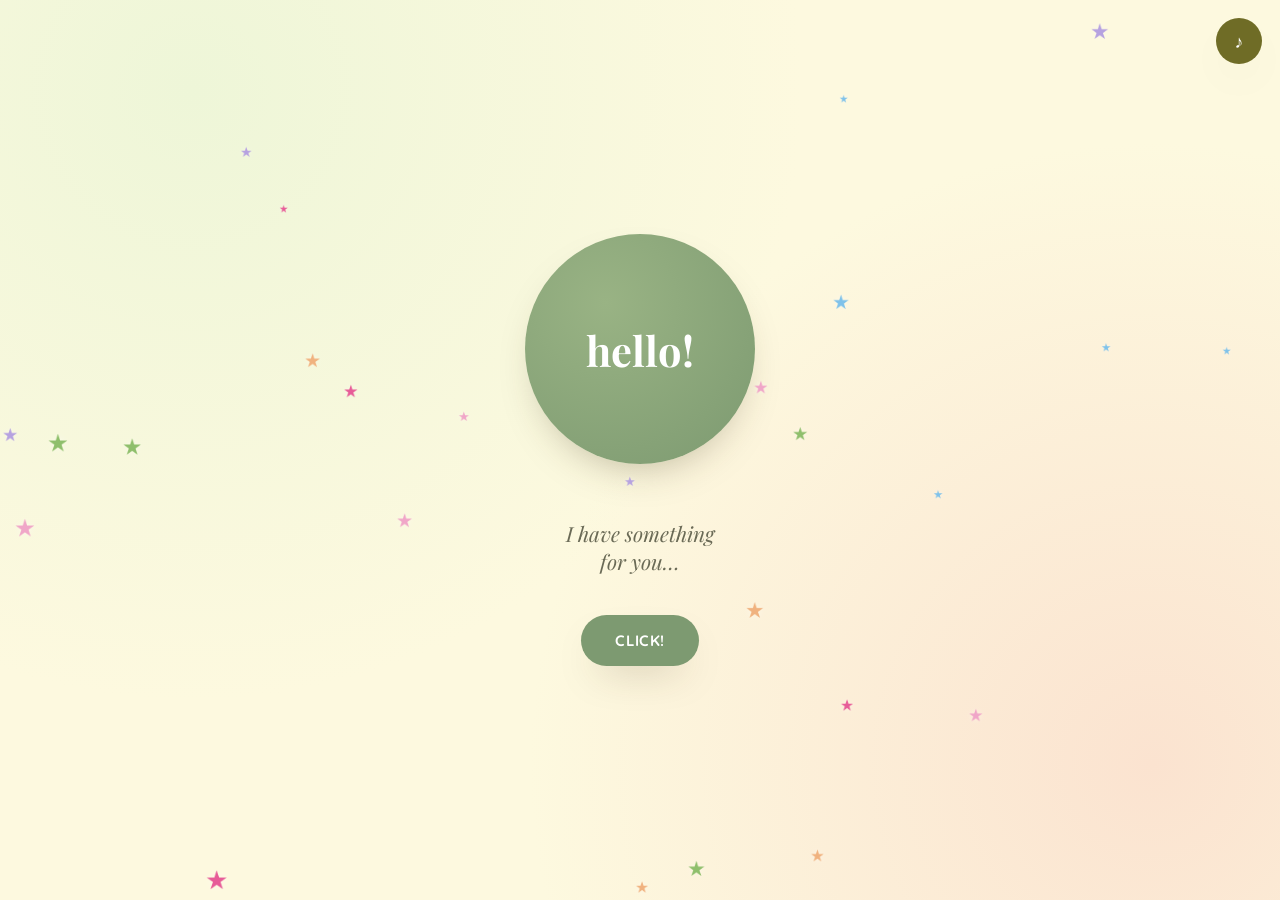
==== date-invite/index.html @ 86db38a9 "Add files via upload" ====
<!DOCTYPE html>
<html lang="id">
<head>
<meta charset="UTF-8">
<meta name="viewport" content="width=device-width, initial-scale=1.0">
<title>for you 🤍</title>
<link rel="icon" href="data:image/svg+xml,<svg xmlns=%22http://www.w3.org/2000/svg%22 viewBox=%220 0 100 100%22><text y=%22.9em%22 font-size=%2290%22>⭐</text></svg>">
<link rel="preconnect" href="https://fonts.googleapis.com">
<link rel="preconnect" href="https://fonts.gstatic.com" crossorigin>
<link href="https://fonts.googleapis.com/css2?family=Playfair+Display:ital,wght@0,500;0,600;0,700;1,500;1,600&family=Quicksand:wght@400;500;600;700&display=swap" rel="stylesheet">
<link rel="stylesheet" href="style.css">
</head>
<body>

<!-- floating star field, present on every screen -->
<div id="star-field" aria-hidden="true"></div>

<!-- floating music toggle -->
<button id="music-toggle" class="music-toggle" aria-label="Putar / jeda musik">
  <span class="music-icon">♪</span>
</button>
<audio id="bg-audio" loop preload="none">
  <source src="assets/song.mp3" type="audio/mpeg">
</audio>

<main id="app">

  <!-- 1 : HELLO -->
  <section class="screen active" id="screen-hello" data-bg="cream">
    <div class="hello-orb">
      <span id="hello-orb-text">hello!</span>
    </div>
    <p class="hello-sub">I have something<br>for you&hellip;</p>
    <button class="btn btn-sage" data-next="screen-ready">Click!</button>
  </section>

  <!-- 2 : READY FOR A DATE -->
  <section class="screen" id="screen-ready" data-bg="checker-yellow">
    <div class="scallop-frame">
      <div class="glass-card">
        <h1 class="serif-heading">Are you ready<br><em>for a date?</em></h1>
        <p class="card-sub" id="ready-sub">I promise it'll be something simple,<br>fun, and just for us.</p>
        <div class="btn-row">
          <button class="btn btn-ghost" id="no-btn">No</button>
          <button class="btn btn-olive" data-next="screen-place">Yes <span class="heart">♥</span></button>
        </div>
      </div>
    </div>
  </section>

  <!-- 3 : PLACE -->
  <section class="screen" id="screen-place" data-bg="stitch">
    <div class="stitch-frame">
      <h1 class="serif-heading small">What place do you like?</h1>
      <div class="option-list" id="place-list" data-type="radio" data-group="place"></div>
      <button class="btn btn-pink" id="place-next" disabled>Begin Journey <span class="arrow">→</span></button>
    </div>
  </section>

  <!-- 4 : NOODLE OR RICE -->
  <section class="screen" id="screen-food" data-bg="cream">
    <div class="pink-card">
      <div class="blob blob-pink"></div>
      <div class="blob blob-green"></div>
      <h1 class="serif-heading pink">Which do you like more?</h1>
      <p class="card-sub">You choose the food,<br>I'll take care of the rest.</p>
      <div class="vs-row">
        <button class="choice-box" id="choice-noodle" data-choice="Noodle">
          <span class="choice-emoji">🍜</span>
          <span class="choice-label">NOODLE</span>
        </button>
        <span class="or-pill">or</span>
        <button class="choice-box" id="choice-rice" data-choice="Rice">
          <span class="choice-emoji">🍚</span>
          <span class="choice-label">RICE</span>
        </button>
      </div>
    </div>
  </section>

  <!-- 5a : NOODLE SPOT -->
  <section class="screen" id="screen-noodle-spot" data-bg="wash">
    <h1 class="serif-heading center pink-text">You picked Noodle! <span>🍜</span></h1>
    <p class="pill-note">So&hellip; where should we have our noodles? ✨</p>
    <div class="spot-grid" id="noodle-spot-grid" data-type="spot" data-group="spot"></div>
  </section>

  <!-- 5b : RICE SPOT -->
  <section class="screen" id="screen-rice-spot" data-bg="wash">
    <div class="soft-card">
      <div class="mini-avatar">🍙</div>
      <h1 class="serif-heading center">You picked Rice!</h1>
      <div class="option-list" id="rice-spot-list" data-type="chevron" data-group="spot"></div>
      <button class="btn btn-dashed" id="rice-custom-btn">✎ Choose my own</button>
      <p class="footnote">Now pick where you'd like to eat.</p>
    </div>
  </section>

  <!-- 6 : AFTER EATING -->
  <section class="screen" id="screen-after" data-bg="petals">
    <h1 class="serif-heading green-text">What do you prefer to do after eating?</h1>
    <p class="card-sub">We've still got some time to spend together <span class="heart-purple">♥</span></p>
    <div class="option-list wide" id="after-list" data-type="icon-radio" data-group="after"></div>
    <button class="btn btn-dark" id="after-next" disabled>Continue</button>
    <button class="btn-link" data-next="screen-thankyou">Skip, maybe next time</button>
  </section>

  <!-- 7a : SIT FOR A WHILE -->
  <section class="screen" id="screen-sit" data-bg="grid-color">
    <div class="sit-card">
      <div class="mini-avatar sparkle">✦</div>
      <h1 class="serif-heading italic center">Let's sit for a while.</h1>
      <p class="card-sub center">What would you like to do together?</p>
      <div class="option-list" id="sit-list" data-type="icon-row" data-group="activity"></div>
    </div>
  </section>

  <!-- 7b : LET'S RIDE -->
  <section class="screen" id="screen-ride" data-bg="plain">
    <h1 class="serif-heading center red-text">Then&hellip; let's ride! <span>🏍️</span></h1>
    <div class="option-list" id="ride-list" data-type="icon-row-desc" data-group="activity"></div>
  </section>

  <!-- 7c : WALK CONFIRM -->
  <section class="screen" id="screen-walk" data-bg="plain">
    <h1 class="serif-heading center">Let's walk around <em id="walk-place-name">the area</em> 🌿</h1>
    <p class="card-sub center">Just the two of us, no rush at all.</p>
    <button class="btn btn-sage" data-next="screen-thankyou">Continue</button>
  </section>

  <!-- 8 : THANK YOU -->
  <section class="screen" id="screen-thankyou" data-bg="lotus">
    <h1 class="serif-heading thankyou">Thank you for<br>picking one!</h1>
  </section>

  <!-- 9 : ENVELOPE -->
  <section class="screen" id="screen-envelope" data-bg="plain">
    <h1 class="serif-heading italic center">For you.</h1>
    <p class="envelope-caption">A little something I wanted<br>you to read.</p>
    <div class="envelope-wrap" id="envelope-wrap">
      <div class="envelope" id="envelope">
        <div class="envelope-back"></div>
        <div class="envelope-flap"></div>
      </div>
    </div>
    <p class="tap-hint">tap the envelope ✦</p>
  </section>

  <!-- 9b : LETTER -->
  <section class="screen" id="screen-letter" data-bg="paper">
    <div class="letter-card">
      <p class="letter-greet serif-heading italic">Dear you,</p>
      <p class="letter-p">Jadi&hellip; sebenarnya ada satu alasan kenapa aku bikin kamu memilih semua ini satu per satu.</p>
      <p class="letter-p">Aku pengen ngajak kamu pergi, makan bareng, jalan-jalan, ngobrol sampai lupa waktu, dan <span class="highlight">maybe make a little memory together.</span> ♡</p>
      <p class="letter-p">Nothing too complicated. Just you, me, good food, random conversations, and hopefully a really good day.</p>
      <p class="letter-p">So&hellip;</p>
      <hr class="letter-rule">
      <p class="letter-question serif-heading">Will you go on a date with me?<span class="heart-outline">♡</span></p>
      <hr class="letter-rule">
      <p class="letter-sign">— from me</p>
      <button class="btn btn-olive" data-next="screen-receipt">See the details →</button>
    </div>
  </section>

  <!-- 10 : RECEIPT -->
  <section class="screen" id="screen-receipt" data-bg="plain">
    <div class="receipt" id="receipt">
      <div class="receipt-heart">♥</div>
      <h2 class="receipt-title">Date Receipt</h2>
      <p class="receipt-caption">Keep for your records</p>
      <hr class="receipt-dash">
      <div class="receipt-row"><span>ITEM:</span><b>Date With Me</b></div>
      <div class="receipt-row"><span>DATE:</span><b id="r-date"></b></div>
      <div class="receipt-row"><span>PICK UP:</span><b id="r-time"></b></div>
      <hr class="receipt-dash">
      <div class="receipt-block"><small>PLACE</small><div class="receipt-line"><span id="r-place">—</span><b>1x</b></div></div>
      <div class="receipt-block"><small>FOOD CATEGORY</small><div class="receipt-line"><span id="r-foodcat">—</span><b>1x</b></div></div>
      <div class="receipt-block"><small>FOOD SPOT</small><div class="receipt-line"><span id="r-foodspot">—</span><b>1x</b></div></div>
      <div class="receipt-block"><small>AFTER EATING</small><div class="receipt-line"><span id="r-after">—</span><b>1x</b></div></div>
      <div class="receipt-block"><small>ACTIVITY</small><div class="receipt-line"><span id="r-activity">—</span><b>1x</b></div></div>
      <hr class="receipt-dash">
      <p class="receipt-center small-caps">Pick-up Confirmation</p>
      <p class="receipt-center">You pick me up at <b id="r-time2"></b>.<br>Please be ready! ♥</p>
      <div class="receipt-final-rule"></div>
      <p class="receipt-center bold">See you then!</p>
    </div>
    <div class="receipt-actions no-print">
      <button class="btn btn-olive" id="print-btn">🖨 Print / Save as PDF</button>
      <button class="btn btn-ghost-2" id="restart-btn">Start over</button>
    </div>
  </section>

</main>

<script src="script.js"></script>
</body>
</html>
---- date-invite/style.css ----
:root{
  --cream:#fdf9df;
  --cream-deep:#f7ecb0;
  --pink:#f3a8c7;
  --pink-deep:#e75c98;
  --sage:#7d9a71;
  --sage-deep:#5f7a56;
  --olive:#6f6c26;
  --olive-deep:#57541c;
  --ink:#33324a;
  --ink-soft:#5b5a72;
  --lavender:#b6a2e0;
  --sky:#7fc2ea;
  --peach:#f0b27f;
  --paper:#fbfaf4;
  --shadow: 0 18px 40px -18px rgba(60,50,20,.35);
  --radius-lg: 28px;
  --radius-md: 18px;
}

*{box-sizing:border-box;}
html,body{height:100%;}
body{
  margin:0;
  font-family:'Quicksand', sans-serif;
  color:var(--ink);
  background:var(--cream);
  overflow-x:hidden;
  -webkit-font-smoothing:antialiased;
}
.serif-heading{
  font-family:'Playfair Display', serif;
  font-weight:600;
  line-height:1.15;
  margin:0 0 .5em;
}
.serif-heading em{ font-style:italic; color:var(--pink-deep); font-weight:500; }
.serif-heading.italic{ font-style:italic; }
.serif-heading.small{ font-size:clamp(1.6rem,4vw,2.1rem); }
.serif-heading.center{ text-align:center; }
.serif-heading.pink{ color:var(--pink-deep); text-align:center; }
.serif-heading.green-text{ color:var(--sage-deep); text-align:center; font-size:clamp(1.7rem,4.4vw,2.3rem); }
.serif-heading.red-text{ color:#b3234f; }
.serif-heading.pink-text{ color:var(--pink-deep); }
.serif-heading.thankyou{ font-size:clamp(2.2rem,6vw,3rem); color:#5a3d43; text-align:center; }

button{ font-family:inherit; cursor:pointer; }

#app{ position:relative; min-height:100vh; width:100%; }

.screen{
  display:none;
  min-height:100vh;
  width:100%;
  align-items:center;
  justify-content:center;
  flex-direction:column;
  padding:8vh 6vw;
  position:relative;
  text-align:center;
  animation:fadeUp .6s ease both;
}
.screen.active{ display:flex; }

@keyframes fadeUp{
  from{ opacity:0; transform:translateY(18px); }
  to{ opacity:1; transform:translateY(0); }
}

/* backgrounds */
[data-bg="cream"]{ background:radial-gradient(circle at 15% 10%, #eef6d8 0%, transparent 45%), radial-gradient(circle at 90% 85%, #fbe3d0 0%, transparent 45%), var(--cream); }
[data-bg="checker-yellow"]{ background: repeating-linear-gradient(0deg, #fdf6c8 0 2px, #fbf0ad 2px 34px), repeating-linear-gradient(90deg, transparent 0 32px, rgba(230,180,60,.15) 32px 34px); }
[data-bg="stitch"]{ background:#fffefb; }
[data-bg="wash"]{ background: radial-gradient(circle at 20% 20%, #fbe0e6 0%, transparent 40%), radial-gradient(circle at 85% 30%, #fdf3c9 0%, transparent 45%), radial-gradient(circle at 30% 90%, #dceecd 0%, transparent 45%), #fdf6ec; }
[data-bg="petals"]{ background:#fffefd; }
[data-bg="grid-color"]{ background:#fbfaf4 repeating-linear-gradient(0deg, rgba(220,190,120,.18) 0 1px, transparent 1px 40px), repeating-linear-gradient(90deg, rgba(220,190,120,.18) 0 1px, transparent 1px 40px);}
[data-bg="plain"]{ background:var(--paper); }
[data-bg="lotus"]{ background: radial-gradient(circle at 25% 20%, #fbdce6 0%, transparent 50%), radial-gradient(circle at 80% 70%, #fdeee0 0%, transparent 55%), #fffaf9; }
[data-bg="paper"]{ background:#f7f5ee; }

/* ---------- Star field ---------- */
#star-field{ position:fixed; inset:0; pointer-events:none; z-index:1; }
.star{
  position:absolute;
  font-size:16px;
  will-change:transform;
  animation:twinkle 4s ease-in-out infinite;
  filter:drop-shadow(0 0 3px rgba(255,255,255,.4));
  transition:transform .25s ease-out;
}
@keyframes twinkle{
  0%,100%{ opacity:.55; transform:translateY(0) scale(1); }
  50%{ opacity:1; transform:translateY(-10px) scale(1.15); }
}

/* ---------- Music toggle ---------- */
.music-toggle{
  position:fixed; top:18px; right:18px; z-index:50;
  width:46px; height:46px; border-radius:50%;
  border:none; background:var(--olive); color:#fff;
  font-size:18px; box-shadow:var(--shadow);
  display:flex; align-items:center; justify-content:center;
  transition:transform .2s ease;
}
.music-toggle:hover{ transform:scale(1.08); }
.music-toggle.playing .music-icon{ animation:spin 3s linear infinite; }
@keyframes spin{ from{transform:rotate(0)} to{transform:rotate(360deg)} }

/* ---------- Buttons ---------- */
.btn{
  border:none; border-radius:999px; padding:16px 34px;
  font-weight:700; letter-spacing:.03em; font-size:.95rem;
  box-shadow:var(--shadow); transition:transform .18s ease, box-shadow .18s ease;
  position:relative; z-index:3;
}
.btn:hover{ transform:translateY(-3px); }
.btn:disabled{ opacity:.45; cursor:not-allowed; transform:none; }
.btn-sage{ background:var(--sage); color:#fff; text-transform:uppercase; }
.btn-olive{ background:var(--olive); color:#fff; }
.btn-olive .heart{ margin-left:4px; }
.btn-ghost{ background:rgba(255,255,255,.6); color:var(--ink-soft); }
.btn-ghost-2{ background:transparent; color:var(--ink-soft); border:1.5px solid #d8d2c0; box-shadow:none; }
.btn-pink{ background:linear-gradient(135deg,var(--pink),var(--pink-deep)); color:#fff; margin-top:28px; }
.btn-dark{ background:#3a3348; color:#fff; margin-top:30px; }
.btn-dashed{ background:transparent; border:1.5px dashed var(--pink); color:var(--ink-soft); box-shadow:none; margin-top:10px; }
.btn-link{ background:none; border:none; color:#9c968a; font-size:.85rem; margin-top:14px; text-decoration:underline; box-shadow:none; }
.btn-row{ display:flex; gap:16px; justify-content:center; margin-top:10px; }
.arrow{ display:inline-block; transition:transform .2s; }
.btn:hover .arrow{ transform:translateX(4px); }

/* ---------- Screen 1 hello ---------- */
.hello-orb{
  width:230px; height:230px; border-radius:50%;
  background:radial-gradient(circle at 35% 30%, #99b384, var(--sage));
  display:flex; align-items:center; justify-content:center;
  box-shadow:var(--shadow); margin-bottom:34px; z-index:3;
  animation:float 5s ease-in-out infinite;
}
#hello-orb-text{ font-family:'Playfair Display',serif; font-weight:700; font-size:2.6rem; color:#fff; }
@keyframes float{ 0%,100%{transform:translateY(0)} 50%{transform:translateY(-14px)} }
.hello-sub{ font-family:'Playfair Display',serif; font-style:italic; font-size:1.3rem; color:#6a6a56; margin-bottom:40px; z-index:3; }

/* ---------- Screen 2 ready ---------- */
.scallop-frame{
  position:relative; padding:22px;
  background:
    radial-gradient(circle 15px at 15px 15px, transparent 14px, var(--pink) 15px) top left / 34px 34px repeat-x,
    radial-gradient(circle 15px at 15px 15px, transparent 14px, var(--pink) 15px) bottom left / 34px 34px repeat-x,
    radial-gradient(circle 15px at 15px 15px, transparent 14px, var(--pink) 15px) top left / 34px 34px repeat-y,
    radial-gradient(circle 15px at 15px 15px, transparent 14px, var(--pink) 15px) top right / 34px 34px repeat-y,
    var(--pink);
  border-radius:20px;
  max-width:min(92vw,760px); width:100%;
  box-shadow:var(--shadow);
}
.glass-card{
  background:rgba(255,255,255,.55);
  backdrop-filter:blur(6px);
  border-radius:16px;
  padding:52px 34px;
  box-shadow: inset 0 0 40px rgba(255,255,255,.4);
}
.card-sub{ color:var(--ink-soft); font-size:1rem; margin-bottom:26px; }
.card-sub.center{ text-align:center; }
#no-btn{ transition:transform .12s ease; position:relative; }

/* ---------- Screen 3 place ---------- */
.stitch-frame{
  max-width:min(92vw,760px); width:100%;
  border:3px dashed var(--pink);
  border-radius:40%/25%;
  padding:60px 40px;
  background:#fff;
}
.option-list{ display:flex; flex-direction:column; gap:16px; text-align:left; margin:26px 0; }
.option-list.wide{ max-width:600px; width:100%; }
.opt-card{
  border:1.5px solid #e7ddc5; border-radius:16px; padding:18px 22px;
  background:#fff; display:flex; align-items:center; justify-content:space-between;
  cursor:pointer; transition:.18s ease;
}
.opt-card:hover{ border-color:var(--pink-deep); transform:translateY(-2px); }
.opt-card.selected{ border-color:var(--pink-deep); background:#fff6fa; box-shadow:0 6px 18px -10px rgba(230,80,140,.4); }
.opt-title{ font-weight:700; color:var(--ink); margin-bottom:4px; }
.opt-tags{ font-size:.82rem; color:#a08f60; }
.radio-dot{ width:20px; height:20px; border-radius:50%; border:2px solid #cbbf9a; flex:none; }
.opt-card.selected .radio-dot{ border-color:var(--pink-deep); background:radial-gradient(circle,var(--pink-deep) 40%, transparent 42%); }

/* icon-based option cards (after eating / sit / ride) */
.opt-icon-card{
  border:1.5px solid #ece6da; border-radius:16px; padding:20px 22px;
  background:#fff; display:flex; align-items:center; gap:16px; cursor:pointer;
  transition:.18s ease; text-align:left;
}
.opt-icon-card:hover{ transform:translateY(-2px); box-shadow:0 10px 22px -14px rgba(0,0,0,.25); }
.opt-icon-card.selected{ border-color:var(--sage-deep); background:#f6faf2; }
.opt-icon{ width:44px; height:44px; border-radius:12px; display:flex; align-items:center; justify-content:center; font-size:1.3rem; flex:none; }
.opt-body b{ display:block; margin-bottom:2px; }
.opt-body span{ font-size:.85rem; color:#8b8879; }
.opt-icon-card .radio-dot{ margin-left:auto; }

/* ---------- Screen 4 food ---------- */
.pink-card{
  position:relative; overflow:hidden;
  max-width:min(92vw,680px); width:100%;
  background:linear-gradient(160deg,#fff0f5,#fdf5e6);
  border-radius:34px; padding:54px 40px; box-shadow:var(--shadow);
}
.blob{ position:absolute; width:140px; height:140px; border-radius:50%; filter:blur(30px); opacity:.55; z-index:0; }
.blob-pink{ background:#ffb9d4; top:-40px; left:-40px; }
.blob-green{ background:#c9e8b0; bottom:-40px; right:-30px; }
.vs-row{ display:flex; align-items:center; justify-content:center; gap:22px; margin-top:30px; position:relative; z-index:2; }
.choice-box{
  background:#fff; border:2px solid #f4dbe4; border-radius:16px;
  width:150px; padding:26px 10px; display:flex; flex-direction:column; align-items:center; gap:10px;
  transition:.2s ease;
}
.choice-box:hover{ transform:translateY(-4px); border-color:var(--pink-deep); }
.choice-box.picked{ border-color:var(--sage-deep); background:#f4fbee; }
.choice-emoji{ font-size:2.3rem; }
.choice-label{ font-weight:800; letter-spacing:.05em; }
.or-pill{ background:#fff; border-radius:50%; width:38px; height:38px; display:flex; align-items:center; justify-content:center; font-style:italic; color:#b0aca0; box-shadow:var(--shadow); }

/* ---------- Screen 5a noodle spot ---------- */
.pill-note{ background:#fff; border-radius:999px; padding:10px 22px; box-shadow:var(--shadow); color:#7a7568; margin-bottom:34px; }
.spot-grid{ display:grid; grid-template-columns:repeat(auto-fit,minmax(180px,1fr)); gap:20px; max-width:900px; width:100%; }
.spot-card{
  background:#fff; border-radius:18px; padding:26px 20px; text-align:left;
  box-shadow:var(--shadow); transition:.2s ease; cursor:pointer; border:2px solid transparent;
}
.spot-card:hover{ transform:translateY(-4px); }
.spot-card.selected{ border-color:var(--pink-deep); }
.spot-icon{ width:46px; height:46px; border-radius:50%; background:#fde1e8; display:flex; align-items:center; justify-content:center; font-size:1.3rem; margin-bottom:16px; }
.spot-name{ font-weight:800; margin-bottom:8px; }
.spot-desc{ font-size:.85rem; color:#8b8879; min-height:38px; }
.spot-select{ margin-top:14px; font-size:.85rem; font-weight:700; color:var(--pink-deep); }

/* ---------- Screen 5b rice spot ---------- */
.soft-card{ max-width:min(92vw,560px); width:100%; background:rgba(255,255,255,.55); backdrop-filter:blur(4px); border-radius:26px; padding:54px 36px; box-shadow:var(--shadow); }
.mini-avatar{ width:44px; height:44px; border-radius:50%; background:#fff; display:flex; align-items:center; justify-content:center; margin:0 auto 18px; font-size:1.2rem; box-shadow:var(--shadow); }
.mini-avatar.sparkle{ background:radial-gradient(circle,#f6b6c6,#f0c98a); color:#fff; }
.chev-card{ display:flex; align-items:center; justify-content:space-between; background:#fff; border-radius:14px; padding:18px 22px; cursor:pointer; transition:.18s; border:1.5px solid transparent; }
.chev-card:hover{ transform:translateY(-2px); }
.chev-card.selected{ border-color:var(--sage-deep); background:#f7fbf2; }
.footnote{ color:#8b8879; margin-top:24px; }
#rice-custom-input{ width:100%; margin-top:12px; padding:12px 16px; border-radius:12px; border:1.5px solid #e7ddc5; font-family:inherit; }

/* ---------- Screen 6 after eating ---------- */
.heart-purple{ color:var(--lavender); }

/* ---------- Screen 7a sit-for-a-while ---------- */
.sit-card{ max-width:min(92vw,600px); width:100%; background:#fff; border-radius:26px; padding:46px 40px; box-shadow:var(--shadow); }

/* ---------- Screen 9 envelope ---------- */
.envelope-caption{ color:#8b8879; margin:-6px 0 30px; }
.envelope-wrap{ perspective:1200px; margin-bottom:26px; }
.envelope{ position:relative; width:min(78vw,320px); height:min(52vw,210px); cursor:pointer; }
.envelope-back{ position:absolute; inset:0; background:#efe6d2; border-radius:8px; box-shadow:var(--shadow); }
.envelope-flap{
  position:absolute; top:0; left:0; width:100%; height:100%;
  background:#e8dcc0; clip-path:polygon(0 0,50% 55%,100% 0);
  border-radius:8px 8px 0 0; transform-origin:top; transition:transform .6s ease;
  box-shadow:0 2px 6px rgba(0,0,0,.08) inset;
}
.envelope.open .envelope-flap{ transform:rotateX(180deg); }
.tap-hint{ color:#a29c8c; font-size:.85rem; letter-spacing:.05em; }

/* ---------- Screen 9b letter ---------- */
.letter-card{
  max-width:min(92vw,560px); width:100%; background:var(--paper);
  border-radius:6px; padding:50px 44px; text-align:left;
  box-shadow:var(--shadow); position:relative;
}
.letter-card::before{ content:""; position:absolute; inset:10px; border:1px solid #e6e1d2; border-radius:4px; pointer-events:none; }
.letter-greet{ font-size:1.5rem; margin-bottom:20px; }
.letter-p{ line-height:1.7; color:var(--ink-soft); margin-bottom:16px; }
.highlight{ color:var(--pink-deep); font-style:italic; }
.letter-rule{ border:none; border-top:1px solid #ddd5bf; margin:20px 0; }
.letter-question{ font-size:1.4rem; text-align:center; color:var(--ink); }
.heart-outline{ color:var(--pink-deep); margin-left:6px; }
.letter-sign{ text-align:right; font-style:italic; color:#8b8879; margin-bottom:26px; }
.letter-card .btn{ display:block; margin:0 auto; }

/* ---------- Screen 10 receipt ---------- */
.receipt{
  width:min(92vw,340px); background:#fff; border-radius:6px;
  padding:34px 26px; box-shadow:var(--shadow); text-align:left;
  font-family:'Quicksand',monospace;
}
.receipt-heart{ text-align:center; color:#e0384f; font-size:1.4rem; margin-bottom:6px; }
.receipt-title{ text-align:center; letter-spacing:.12em; font-size:1.15rem; margin:0 0 4px; font-family:'Playfair Display',serif; }
.receipt-caption{ text-align:center; font-size:.72rem; letter-spacing:.08em; color:#a8a496; margin:0 0 16px; text-transform:uppercase; }
.receipt-dash{ border:none; border-top:1px dashed #cfc9b8; margin:14px 0; }
.receipt-row{ display:flex; justify-content:space-between; font-size:.85rem; margin-bottom:6px; }
.receipt-block{ margin-bottom:14px; }
.receipt-block small{ color:#a8a496; letter-spacing:.06em; text-transform:uppercase; font-size:.68rem; }
.receipt-line{ display:flex; justify-content:space-between; margin-top:2px; font-weight:700; }
.receipt-center{ text-align:center; font-size:.85rem; margin:4px 0; }
.receipt-center.small-caps{ letter-spacing:.1em; font-size:.68rem; color:#a8a496; text-transform:uppercase; }
.receipt-center.bold{ font-weight:800; margin-top:10px; }
.receipt-final-rule{ border-top:1px solid #222; margin:16px 0 10px; }
.receipt-actions{ display:flex; gap:14px; margin-top:30px; flex-wrap:wrap; justify-content:center; }

@media print{
  body *{ visibility:hidden; }
  .receipt, .receipt *{ visibility:visible; }
  .receipt{ position:absolute; top:0; left:50%; transform:translateX(-50%); box-shadow:none; }
  #star-field, .music-toggle{ display:none; }
}

@media (max-width:640px){
  .btn-row{ flex-direction:column; align-items:center; }
  .vs-row{ gap:14px; }
  .choice-box{ width:120px; padding:18px 8px; }
}

@media (prefers-reduced-motion: reduce){
  *{ animation-duration:.001s !important; animation-iteration-count:1 !important; transition-duration:.001s !important; }
}
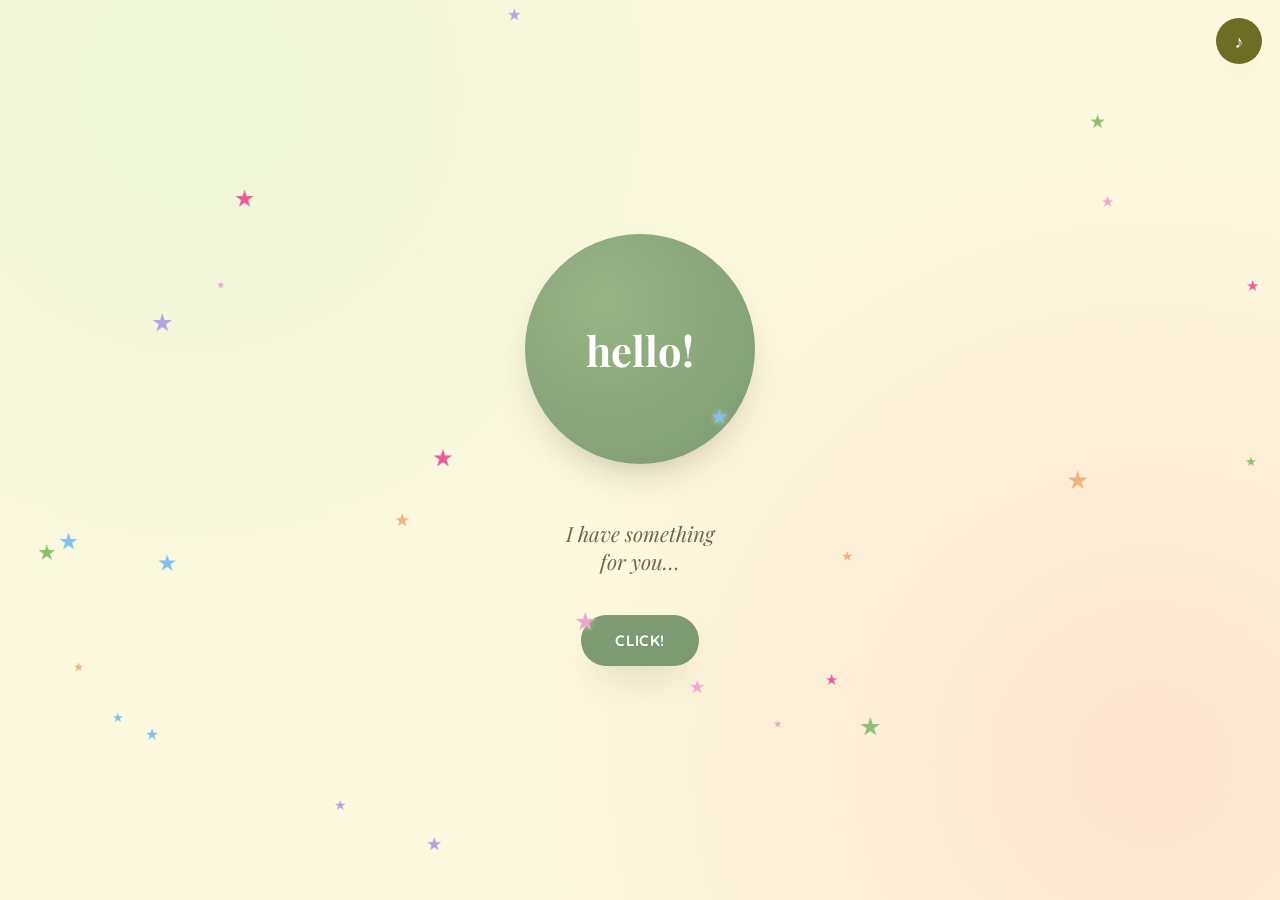
==== commit 5057928c: "Add files via upload" ====
--- a/date-invite/index.html
+++ b/date-invite/index.html
@@ -180,7 +180,7 @@
       <div class="receipt-block"><small>ACTIVITY</small><div class="receipt-line"><span id="r-activity">—</span><b>1x</b></div></div>
       <hr class="receipt-dash">
       <p class="receipt-center small-caps">Pick-up Confirmation</p>
-      <p class="receipt-center">You pick me up at <b id="r-time2"></b>.<br>Please be ready! ♥</p>
+      <p class="receipt-center">I'll pick you up at <b id="r-time2"></b>.<br>Please be ready! ♥</p>
       <div class="receipt-final-rule"></div>
       <p class="receipt-center bold">See you then!</p>
     </div>
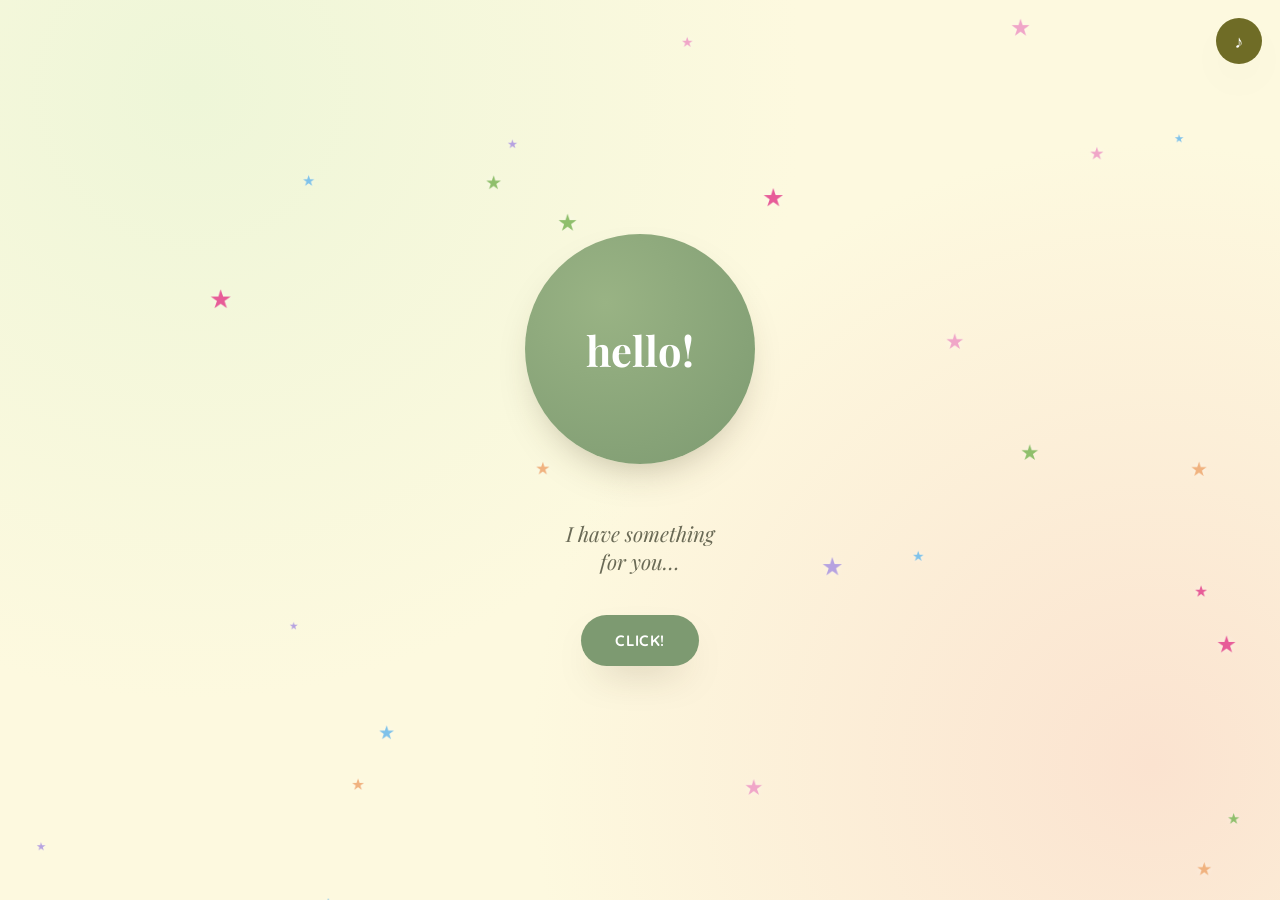
==== commit be9a444c: "Add files via upload" ====
--- a/date-invite/index.html
+++ b/date-invite/index.html
@@ -149,15 +149,16 @@
   <!-- 9b : LETTER -->
   <section class="screen" id="screen-letter" data-bg="paper">
     <div class="letter-card">
-      <p class="letter-greet serif-heading italic">Dear you,</p>
-      <p class="letter-p">Jadi&hellip; sebenarnya ada satu alasan kenapa aku bikin kamu memilih semua ini satu per satu.</p>
-      <p class="letter-p">Aku pengen ngajak kamu pergi, makan bareng, jalan-jalan, ngobrol sampai lupa waktu, dan <span class="highlight">maybe make a little memory together.</span> ♡</p>
-      <p class="letter-p">Nothing too complicated. Just you, me, good food, random conversations, and hopefully a really good day.</p>
+      <p class="letter-p">Gantian dong, now it’s my turn to invite you.</p>
+      <p class="letter-p">Let me take you out for <span class="highlight">some good food and great talk.</span> ♡</p>
+      <p class="letter-p">Pokoknya kamu tinggal terima beres aja.</p>
       <p class="letter-p">So&hellip;</p>
       <hr class="letter-rule">
-      <p class="letter-question serif-heading">Will you go on a date with me?<span class="heart-outline">♡</span></p>
+      <p class="letter-question serif-heading">Would you go on a date with me?<span class="heart-outline">♡</span></p>
       <hr class="letter-rule">
-      <p class="letter-sign">— from me</p>
+      <p class="letter-question serif-heading">Would you go on a date with me?<span class="heart-outline">♡</span></p>
+      <hr class="letter-rule">
+      <p class="letter-sign">— me</p>
       <button class="btn btn-olive" data-next="screen-receipt">See the details →</button>
     </div>
   </section>
@@ -180,7 +181,7 @@
       <div class="receipt-block"><small>ACTIVITY</small><div class="receipt-line"><span id="r-activity">—</span><b>1x</b></div></div>
       <hr class="receipt-dash">
       <p class="receipt-center small-caps">Pick-up Confirmation</p>
-      <p class="receipt-center">I'll pick you up at <b id="r-time2"></b>.<br>Please be ready! ♥</p>
+      <p class="receipt-center">You pick me up at <b id="r-time2"></b>.<br>I'll be ready. ♥!</p>
       <div class="receipt-final-rule"></div>
       <p class="receipt-center bold">See you then!</p>
     </div>
